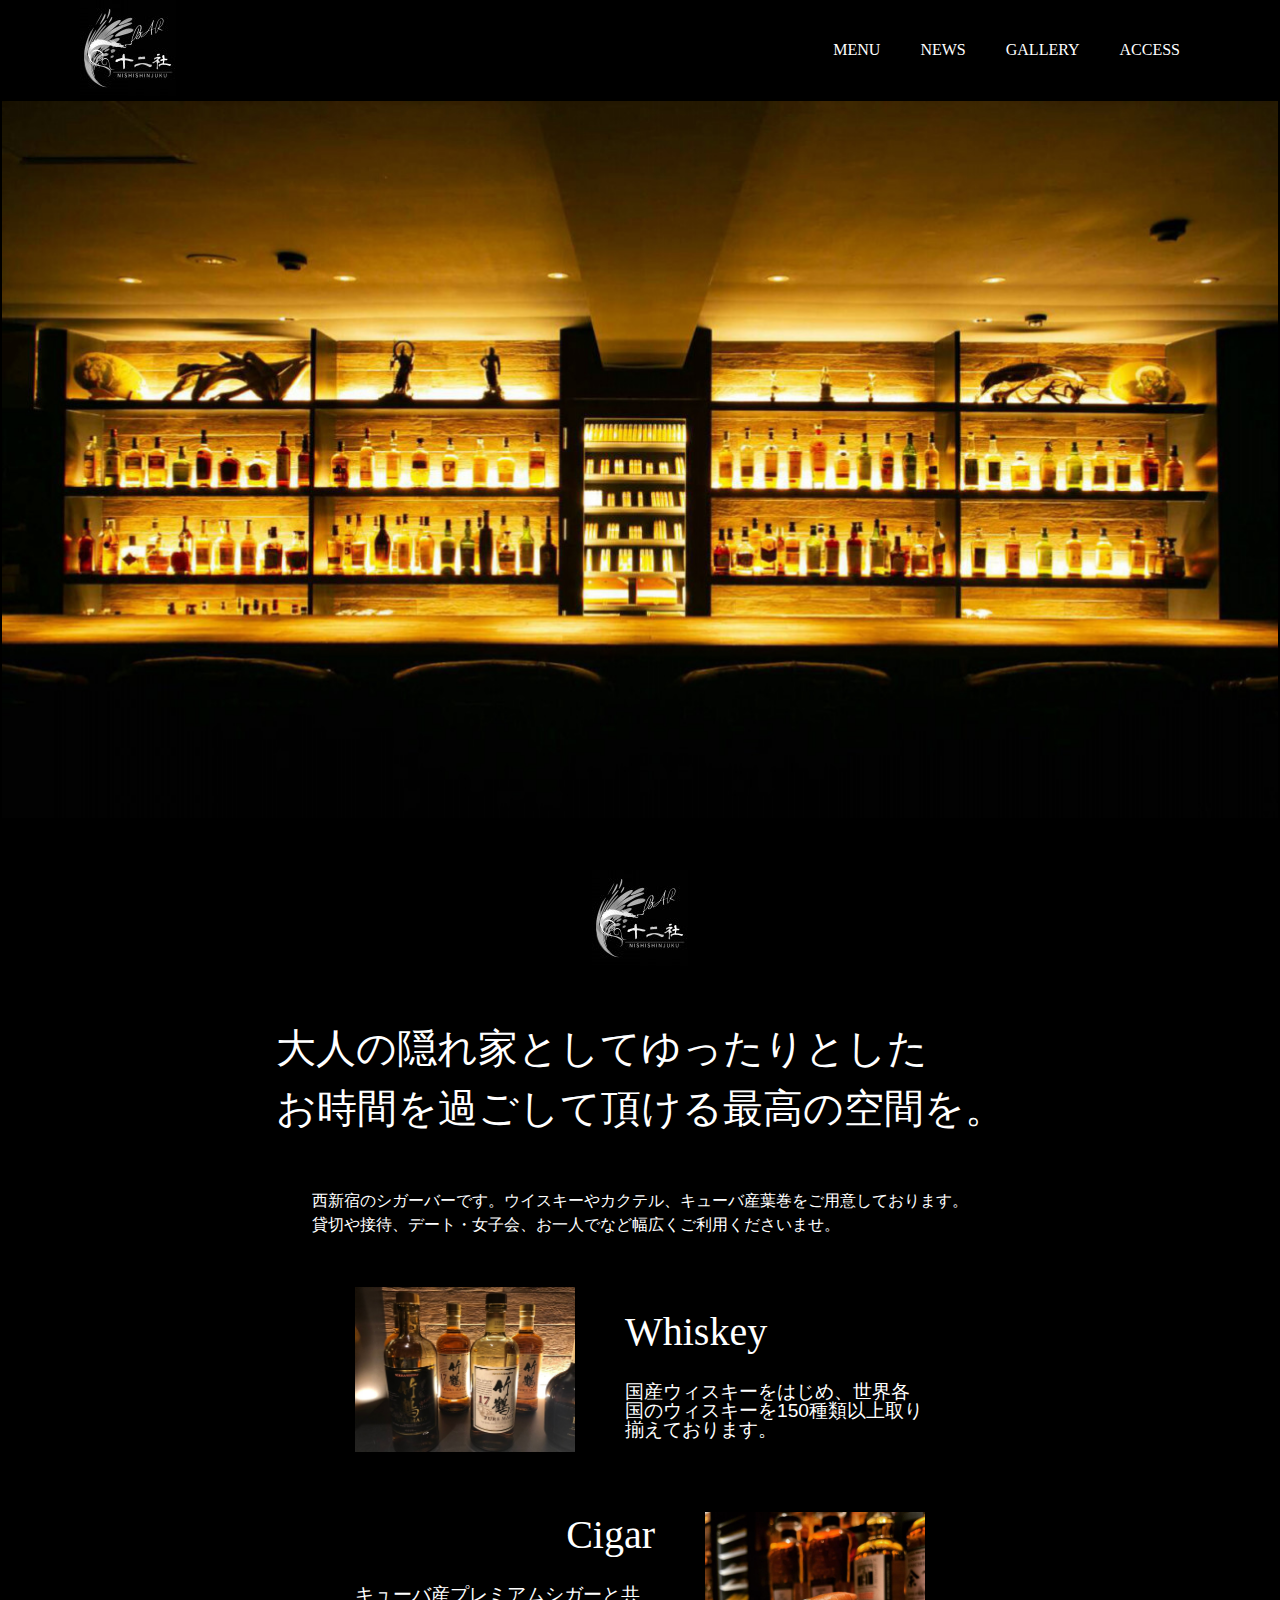
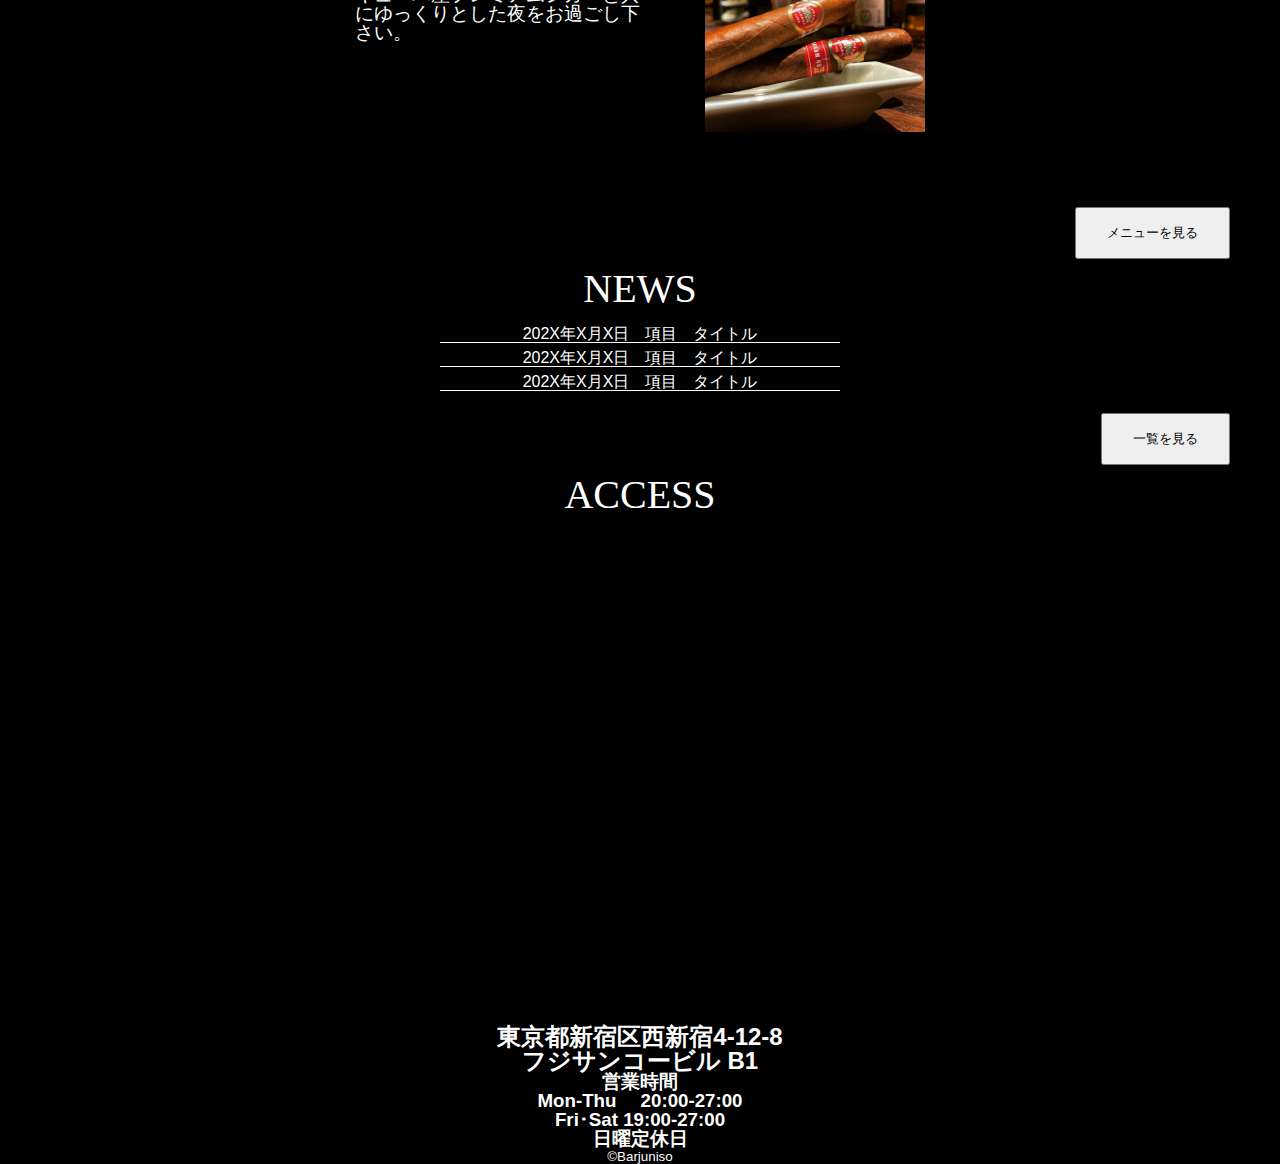
==== index.html @ d3c7b25d "住所追記" ====
<!DOCTYPE html>
<html lang="ja">

<head>
    <meta charset="UTF-8">
    <title>Barjuniso official website</title>
</head>

<head>
    <meta name="description" content="西新宿にあるウィスキー、葉巻が置いてある居心地の良い隠れ家バー「Bar十二社」のウェブサイトです">
    <meta name="viewport" content="width=device-width">
    <script src="./js/toggle-menu.js"></script>
    <link href="./css/index.css" rel="stylesheet">
</head>

<body>
    <header class="header">
        <div class="header-inner">
            <a class="header-logo" href=".index.html">
                <img src="/image/iconjyuniso.jpg" alt="Barjyuniso">
            </a>
            <button class="toggle-menu-button"></button>
            <div class="header-site-menu">
                <nav class="site-menu">
                    <ul>
                        <li><a href="./menu.html">MENU</a></li>
                        <li><a href="./news.html">NEWS</a></li>
                        <li><a href="./gallery.html">GALLERY</a></li>
                        <li><a href="./access.html">ACCESS</a></li>
                    </ul>
                </nav>
            </div>
        </div>
    </header>

    <main class="main">
        <div class="first-view">
            <div class="main-image">
            </div>
            <div class="icon-image">
                <img src="/image/iconjyuniso.jpg" alt="iconjyuniso">
            </div>


            <h1>大人の隠れ家としてゆったりとした<br>お時間を過ごして頂ける最高の空間を。</h1>

            <p class="first-view-description">
                西新宿のシガーバーです。ウイスキーやカクテル、キューバ産葉巻をご用意しております。<br>貸切や接待、デート・女子会、お一人でなど幅広くご利用くださいませ。
            </p>

        </div>

        <div class="recommended">
            <div class="recommended-image">
                <img src="/image/pic1.jpg" alt="Barjyuniso">
            </div>
            <dl class="recommended-list-right">
                <dt>Whiskey</dt>
                <dd>国産ウィスキーをはじめ、世界各国のウィスキーを150種類以上取り揃えております。</dd>
            </dl>
        </div>

        <div class="recommended">
            <dl class="recommended-list-left">
                <dt>Cigar</dt>
                <dd>キューバ産プレミアムシガーと共にゆっくりとした夜をお過ごし下さい。</dd>
            </dl>
            <div class="recommended-image">
                <img src="/image/pic2.jpeg" alt="Barjyuniso">
            </div>
        </div>
        <div class="common-button">
            <button class="menu-button">メニューを見る</button>
        </div>
        <div class="news-container">
            <h1>NEWS</h1>
            <ul class="line">
                <li>202X年X月X日　項目　タイトル</li>
                <li>202X年X月X日　項目　タイトル</li>
                <li>202X年X月X日　項目　タイトル</li>
            </ul>
        </div>
        <div class="common-button">
            <button class="menu-button">一覧を見る</button>
        </div>
    </main>
    <!--mainここまで-->

    <div class="access">
        <h1>ACCESS</h1>
    </div>
    <div class="google-map">
        <iframe
            src="https://www.google.com/maps/embed?pb=!1m18!1m12!1m3!1d3240.490537308863!2d139.68433421238265!3d35.689544572470325!2m3!1f0!2f0!3f0!3m2!1i1024!2i768!4f13.1!3m3!1m2!1s0x6018f3af3f7288d3%3A0x7a0d247e3b0d3358!2zQkFS5Y2B5LqM56S-!5e0!3m2!1sja!2sjp!4v1725192930306!5m2!1sja!2sjp"
            width="1200" height="500" style="border:0;" allowfullscreen="" loading="lazy"
            referrerpolicy="no-referrer-when-downgrade"></iframe>
    </div>
    <div class="address">
        <h2>東京都新宿区西新宿4-12-8<br>フジサンコービル B1</h2>
        <h3>営業時間<br>Mon-Thu　 20:00-27:00<br>Fri･Sat 19:00-27:00<br>日曜定休日</h3>
    </div>

    <footer class="footer">
        <p class="copylight"><small>&copy;Barjuniso</small></p>
    </footer>
</body>
---- css/index.css ----
@charset "utf-8";

*,
::before,
::after {
    padding: 0;
    margin: 0;
    box-sizing: border-box;
}

ul,
ol {
    list-style: none;
}

a {
    color: inherit;
    text-decoration: none;
}

body {
    font-family: sans-serif;
    font-size: 16px;
    color: #ffffff;
    line-height: 1;
    background-color: #000000;
}

img {
    max-width: 100%;
}

.header-inner {
    max-width: 1200px;
    height: 110;
    margin-left: auto;
    margin-right: auto;
    padding-left: 40px;
    padding-right: 40px;
    display: flex;
    justify-content: space-between;
    align-items: center;
}

.toggle-menu-button {
    display: none;
}

.header-logo {
    display: block;
    width: 170px;
}

.site-menu ul {
    display: flex;
}

.site-menu ul li {
    margin-left: 20px;
    margin-right: 20px;
}

.site-menu ul li a {
    font-family: adobe-garamond-pro, serif;
    font-weight: 400;
    font-style: normal;
}

.footer p {
    text-align: center;
}

.copyright {
    font-size: 14px;
    font-weight: bold;
    margin-top: 90px;
}

@media (max-width: 800px) {
    .site-menu ul {
        display: block;
        text-align: center;
    }

    .site-menu li {
        margin-top: 20px;
    }

    .header {
        position: fixed;
        top: 0;
        left: 0;
        right: 0;
        background-color: #000000;
        height: 50px;
        z-index: 10;
    }

    .header-inner {
        padding-left: 20px;
        padding-right: 20px;
        height: 100%;
        position: relative;
    }

    .header-logo {
        width: 100px;
    }

    .header-site-menu {
        position: absolute;
        top: 100%;
        left: 0;
        right: 0;
        color: #ffffff;
        background-color: #817e77;
        padding-top: 30px;
        padding-bottom: 50px;
        display: none;
    }

    .header-site-menu.is-show {
        display: block;
    }


    .toggle-menu-button {
        display: block;
        width: 44px;
        height: 34px;
        background-image: url(/image/icon-menu.png);
        background-size: 50%;
        background-position: center;
        background-repeat: no-repeat;
        background-color: transparent;
        border-radius: 0;
        outline: none;
    }

    .main {}

    .copyright {
        margin-top: 50px;
    }
}

/*
.main {
    height: calc(100vh - 110px);
    background-position: center center;
    background-repeat: no-repeat;
    background-size: cover;
}
*/

.first-view {
    display: flex;
    flex-direction: column;
    justify-content: center;
    align-items: center;
    margin-top: 0px;
}

.first-view-inner {
    max-width: 800px;
    text-align: center;
    padding: 0 20px;
}

.main-image {
    border: 2px solid #000;
    background: url(/image/main.jpg) no-repeat 0 0 / cover;
    width: 100%;
    /*16:9にするため、9÷16×100％＝56.25% */
    padding-top: 56%;
}

/* TODO 画像サイズを変更 */
.icon-image {
    margin-top: 50px;
    margin-bottom: 50px;
}

h1 {

    font-family: "Noto Serif JP", serif;
    font-optical-sizing: auto;
    font-weight: 400;
    font-style: normal;
    font-size: 2.5rem;
    line-height: 1.5;
}

/* 例: フォントサイズの1.5倍 */


.first-view-description {
    margin-top: 50px;
    margin-bottom: 50px;
    line-height: 150%;
}



.recommended {
    display: flex;
    padding-left: 200px;
    padding-right: 200px;
    padding-bottom: 50px;
    justify-content: center;
    align-items: center;
}


.recommended-list-right dt {
    margin-left: 50px;
    font-weight: 400;
    font-family: "Noto Serif JP", serif;
    font-optical-sizing: auto;
    font-size: 2.5rem;
    line-height: 1.5;
}


.recommended-list-right dd {
    font-size: 1.2rem;
    width: 300px;
    margin-left: 50px;
    margin-top: 20px;

}

.recommended-list-left dt {
    text-align: right;
    margin-right: 50px;
    font-weight: 400;
    font-family: "Noto Serif JP", serif;
    font-optical-sizing: auto;
    font-size: 2.5rem;
    line-height: 1.5;
}

.recommended-list-left dd {
    font-size: 1.2rem;
    width: 300px;
    margin-right: 50px;
    margin-top: 20px;
    margin-bottom: 100px;
}

.recommended-image {
    width: 25%;
    height: 40%;
}

.menu-button {
    padding: 15px;
    margin-top: 15px;
    padding-right: 30px;
    padding-left: 30px;
}

.common-button {
    display: flex;
    justify-content: flex-end;
    margin-right: 50px;
}

.news-container {
    text-align: center;
    align-items: center;
    margin: 0 auto;
    width: 400px;
}

.line li {
    border-bottom: 1px solid;
    color: white;
    margin-top: 7px;
    margin-bottom: 7px;
}

.access {
    text-align: center;
}

.google-map {
    display: flex;
    justify-content: center;
}

.address {
    text-align: center;

}
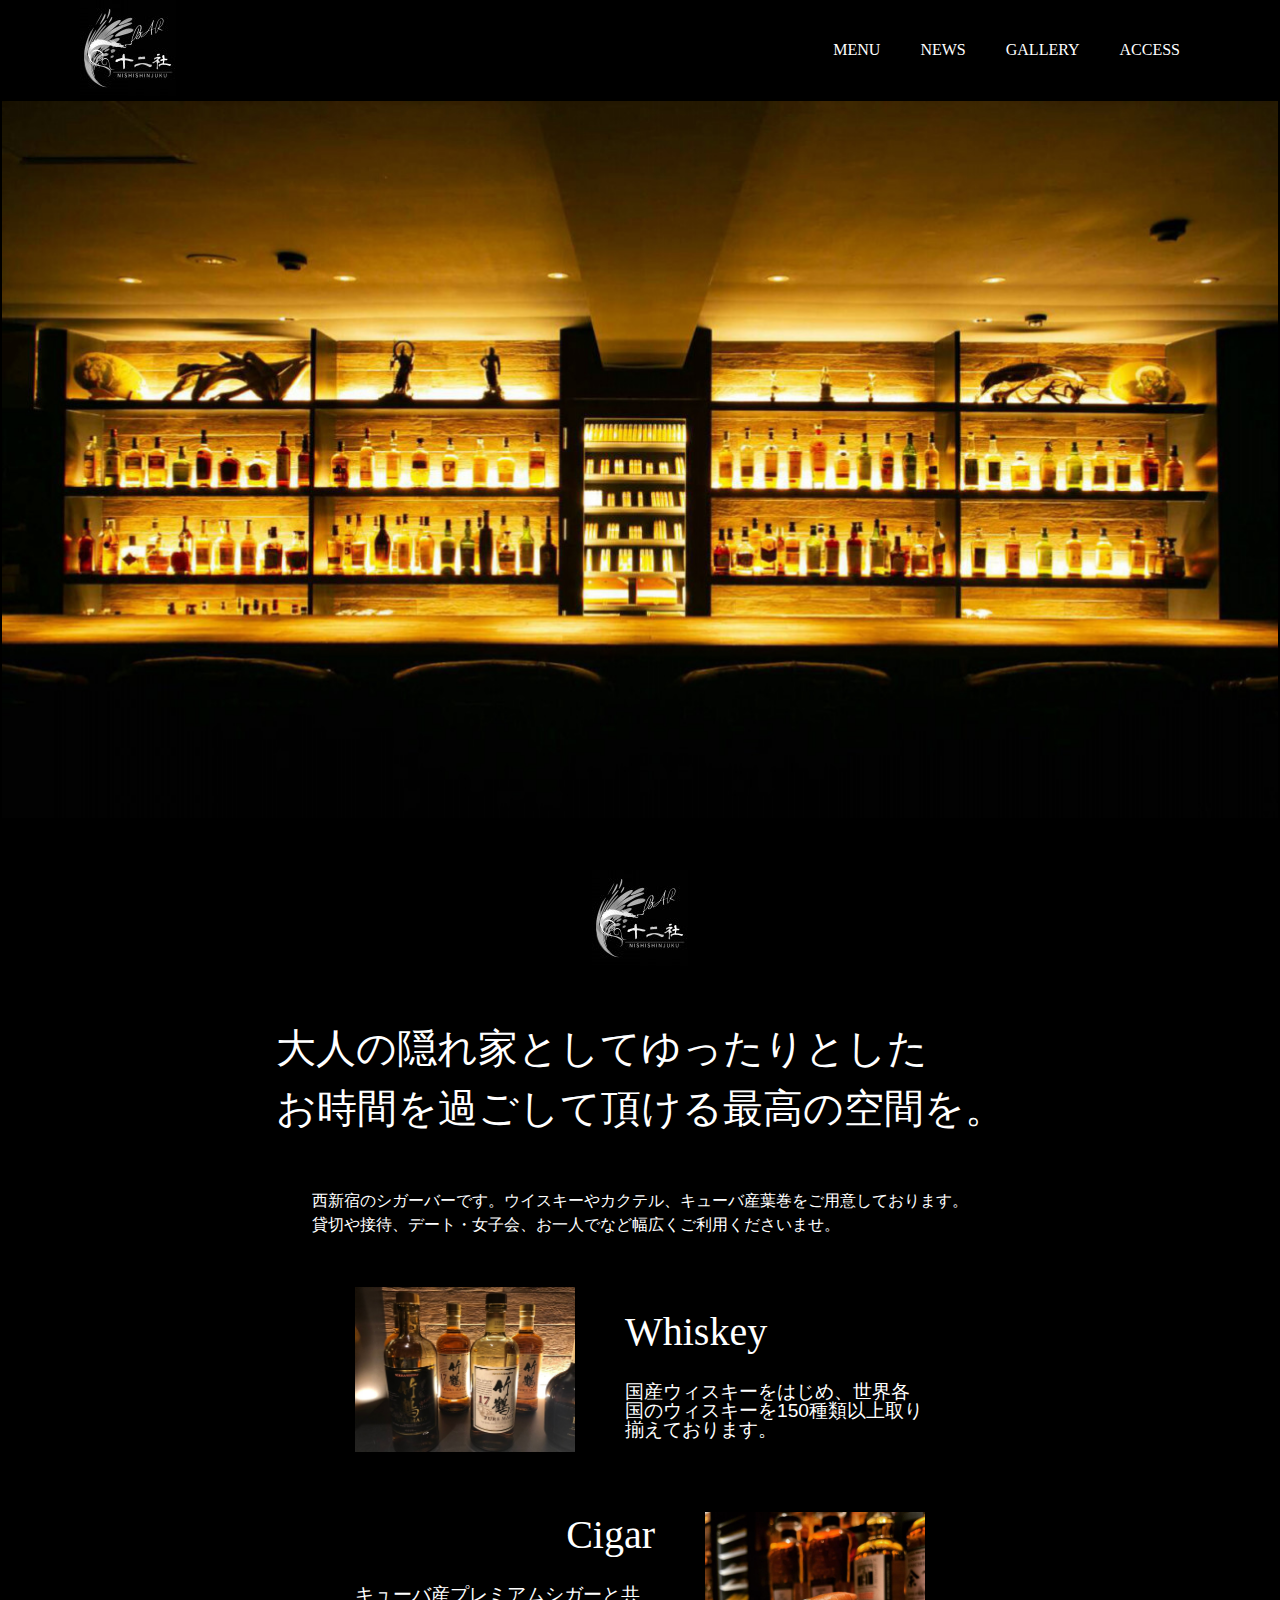
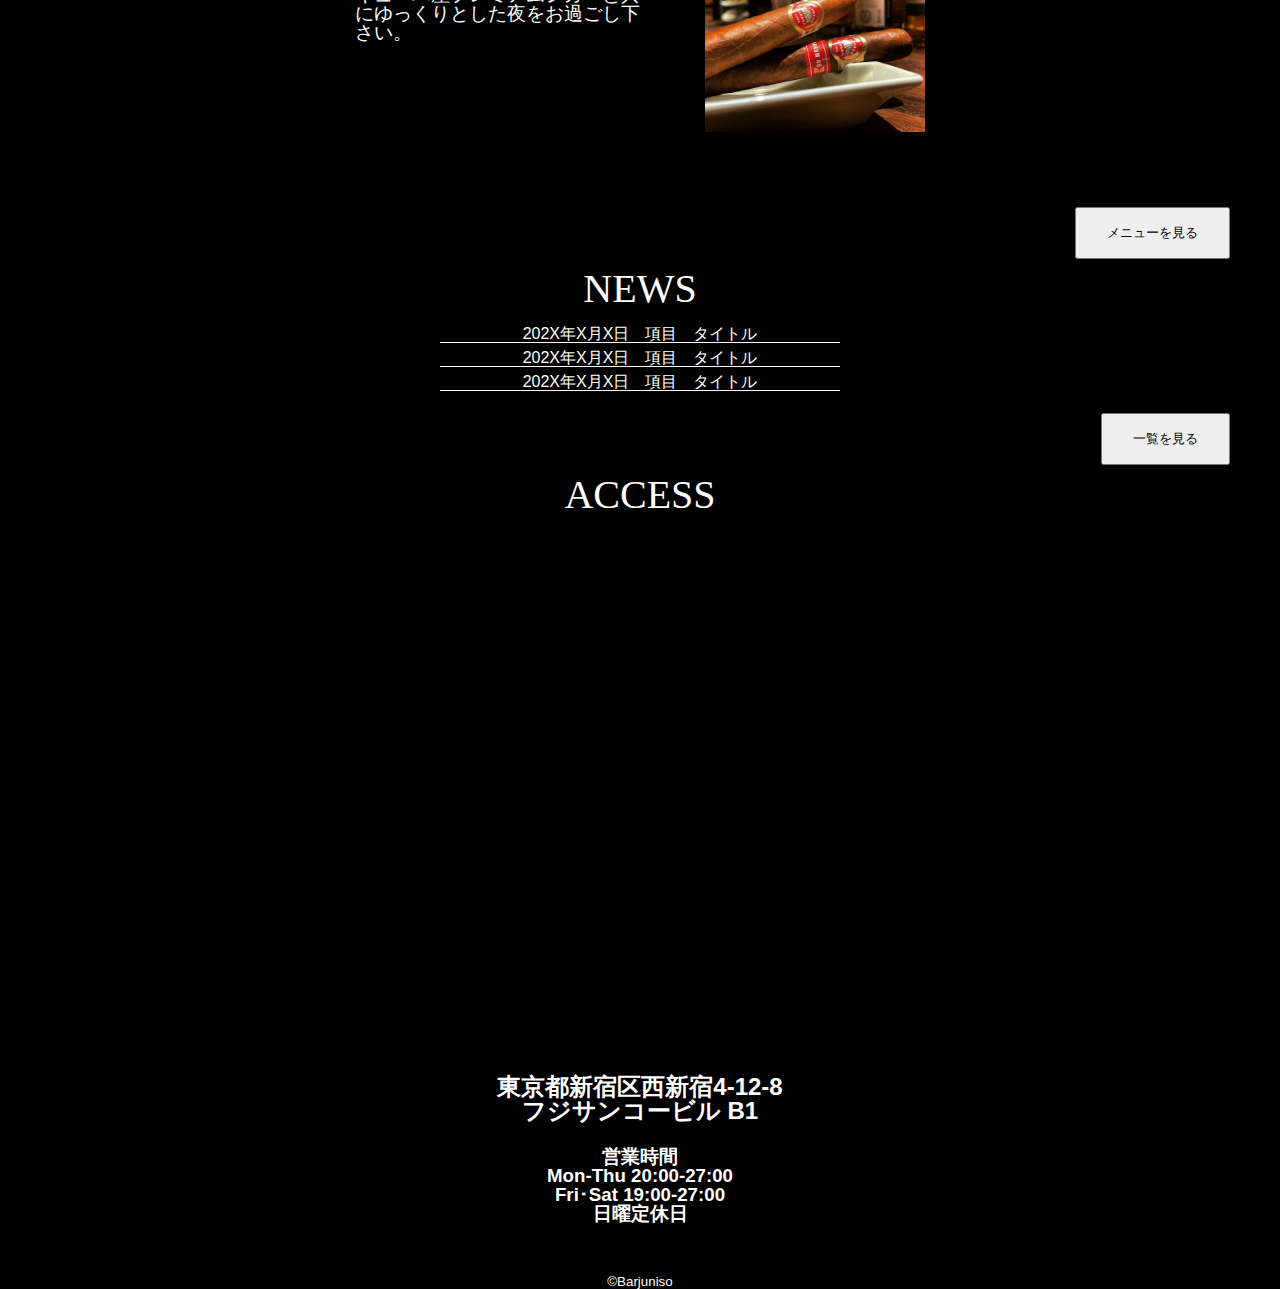
==== commit c94b4e59: "営業時間調整" ====
--- a/index.html
+++ b/index.html
@@ -97,7 +97,9 @@
     </div>
     <div class="address">
         <h2>東京都新宿区西新宿4-12-8<br>フジサンコービル B1</h2>
-        <h3>営業時間<br>Mon-Thu　 20:00-27:00<br>Fri･Sat 19:00-27:00<br>日曜定休日</h3>
+    </div>
+    <div class="opening-hours">
+        <h3>営業時間<br>Mon-Thu 20:00-27:00<br>Fri･Sat 19:00-27:00<br>日曜定休日</h3>
     </div>
 
     <footer class="footer">
--- a/css/index.css
+++ b/css/index.css
@@ -291,5 +291,12 @@
 
 .address {
     text-align: center;
-
+    margin-top: 50px;
+    margin-bottom: 25px;
+    line-height: 150%;
+}
+
+.opening-hours {
+    text-align: center;
+    margin-bottom: 50px;
 }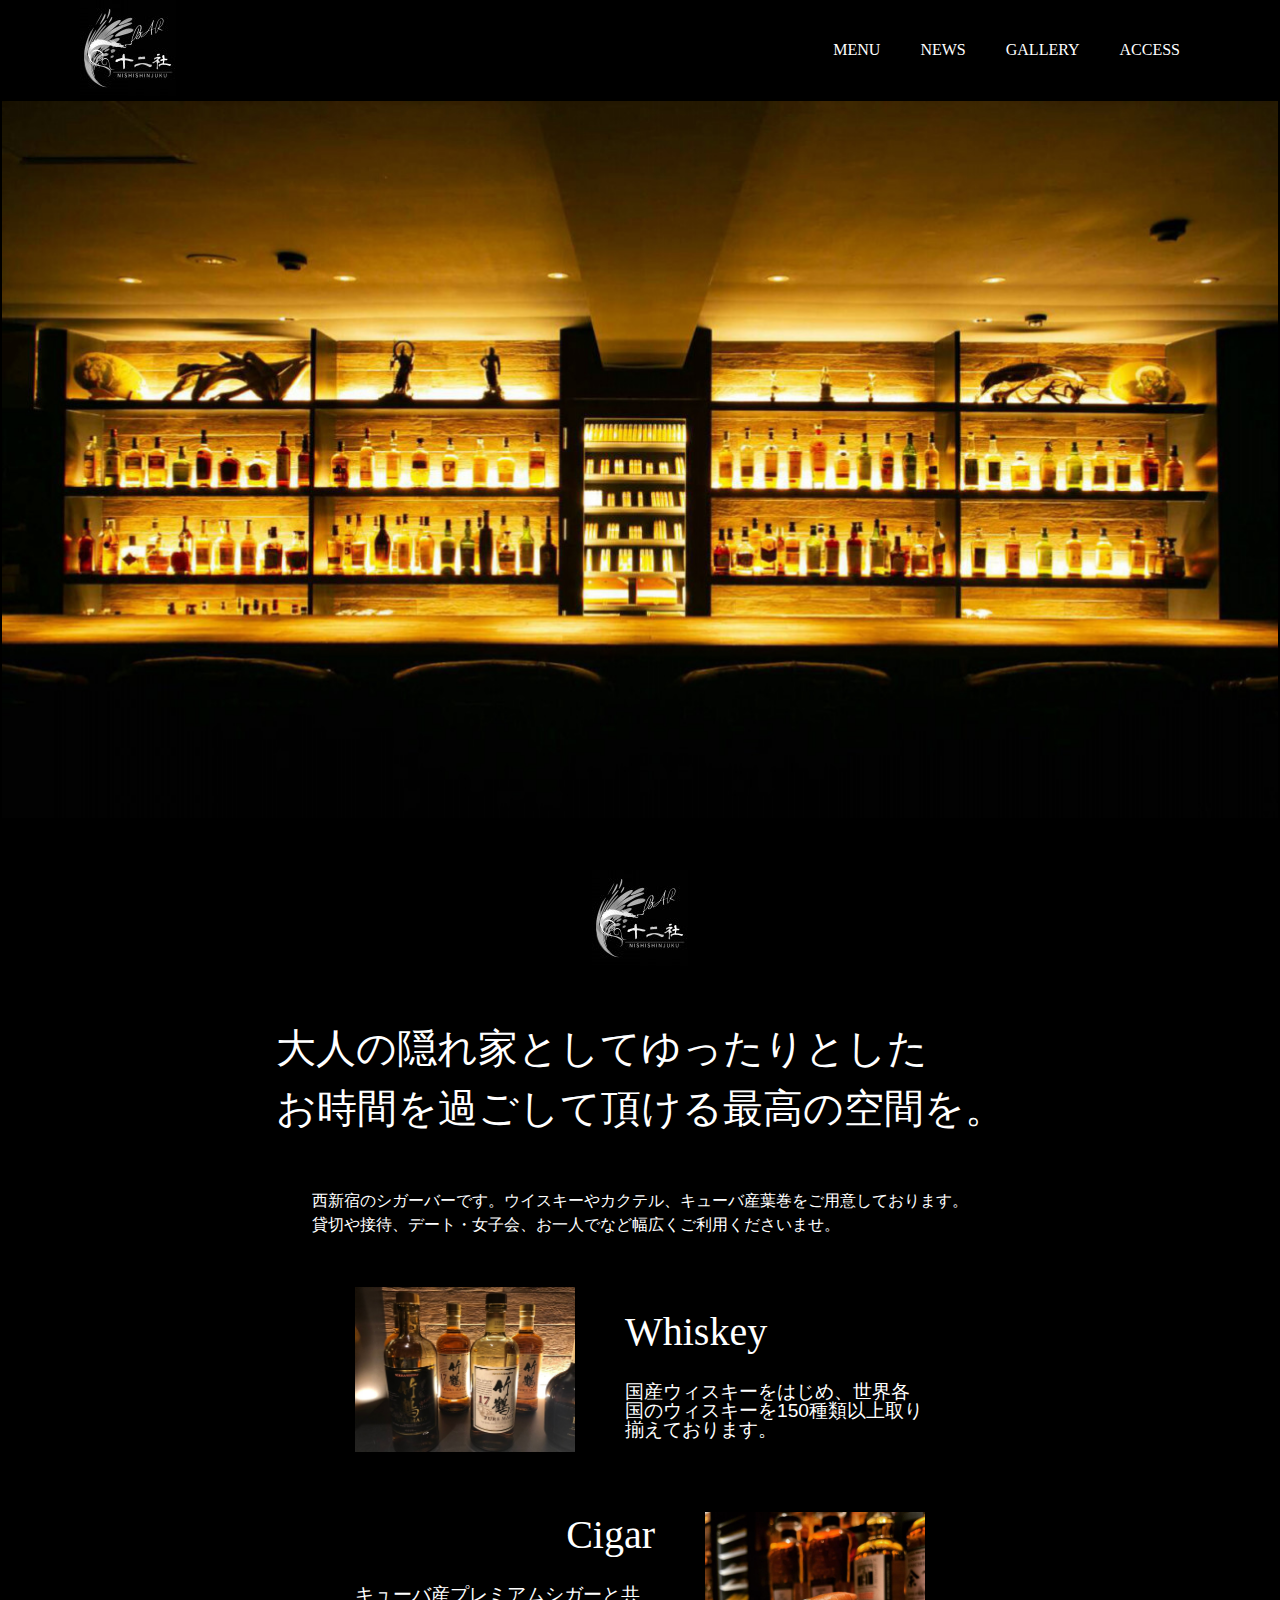
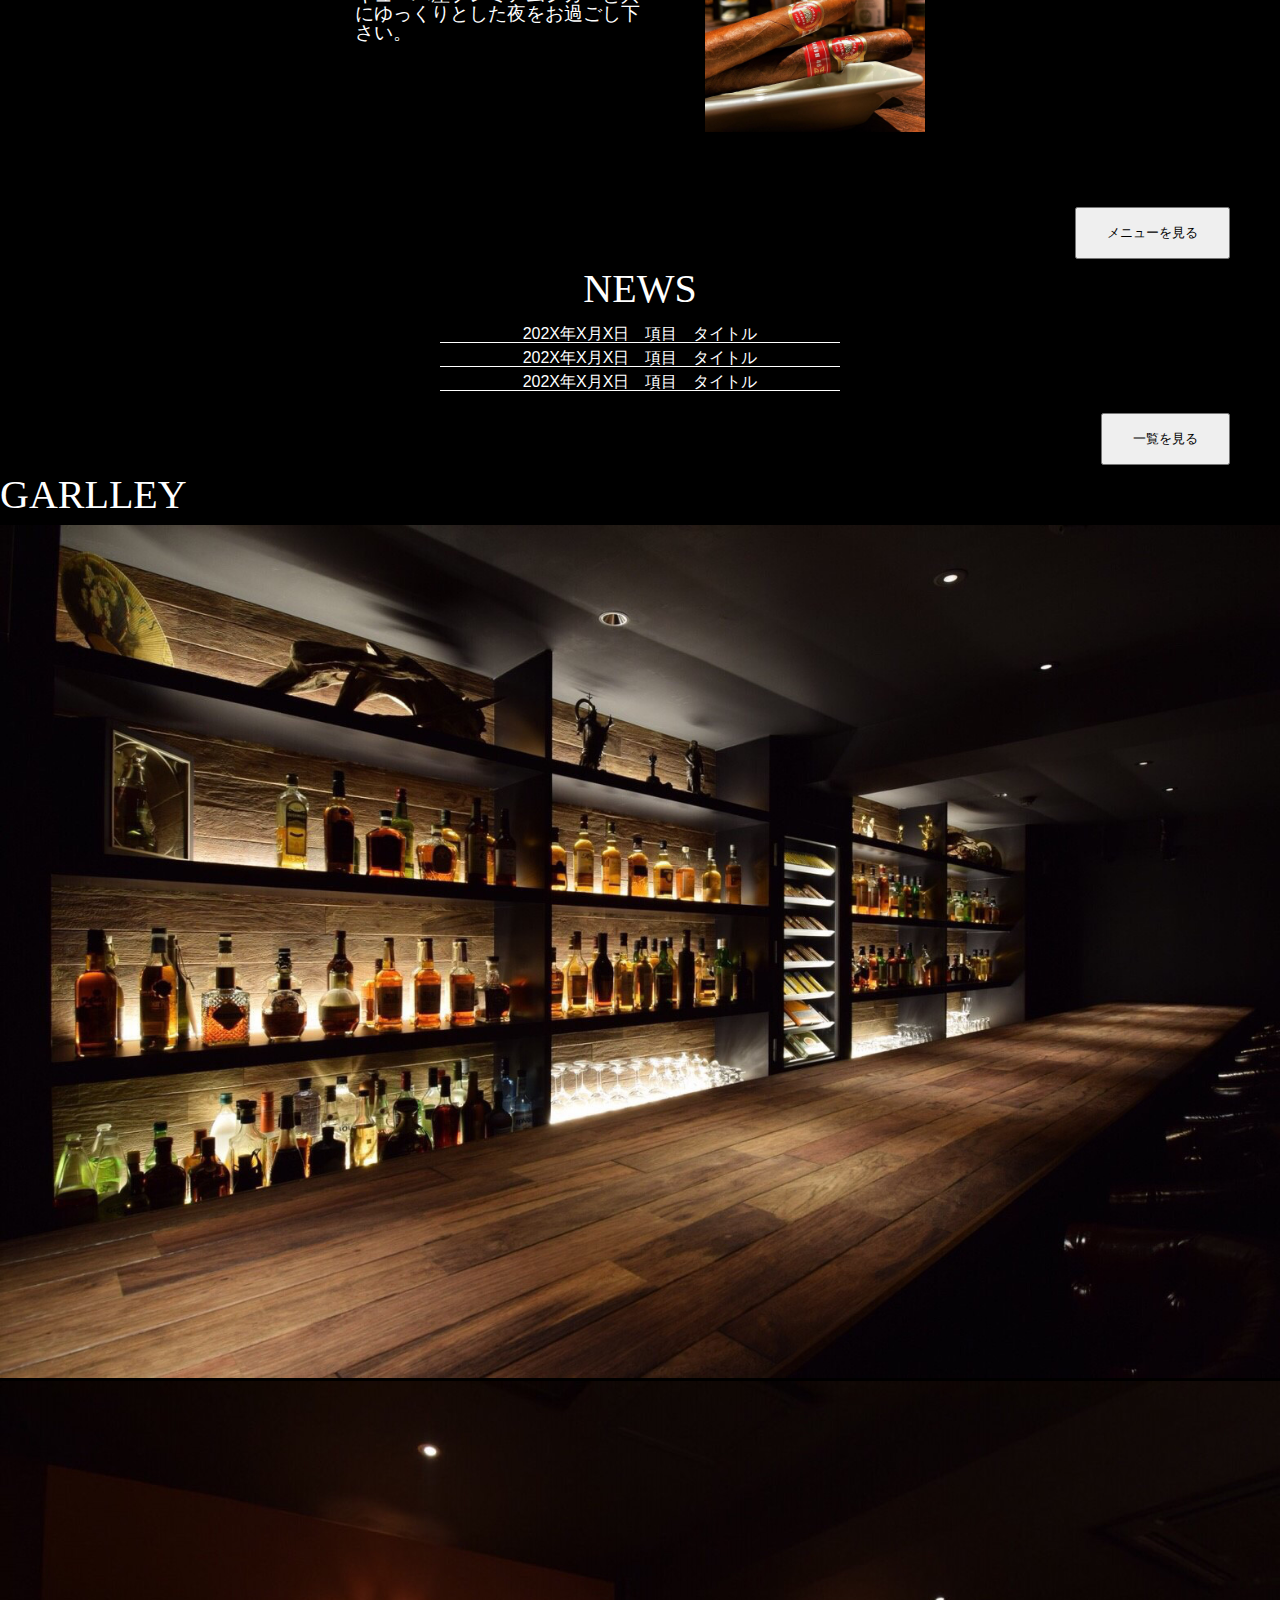
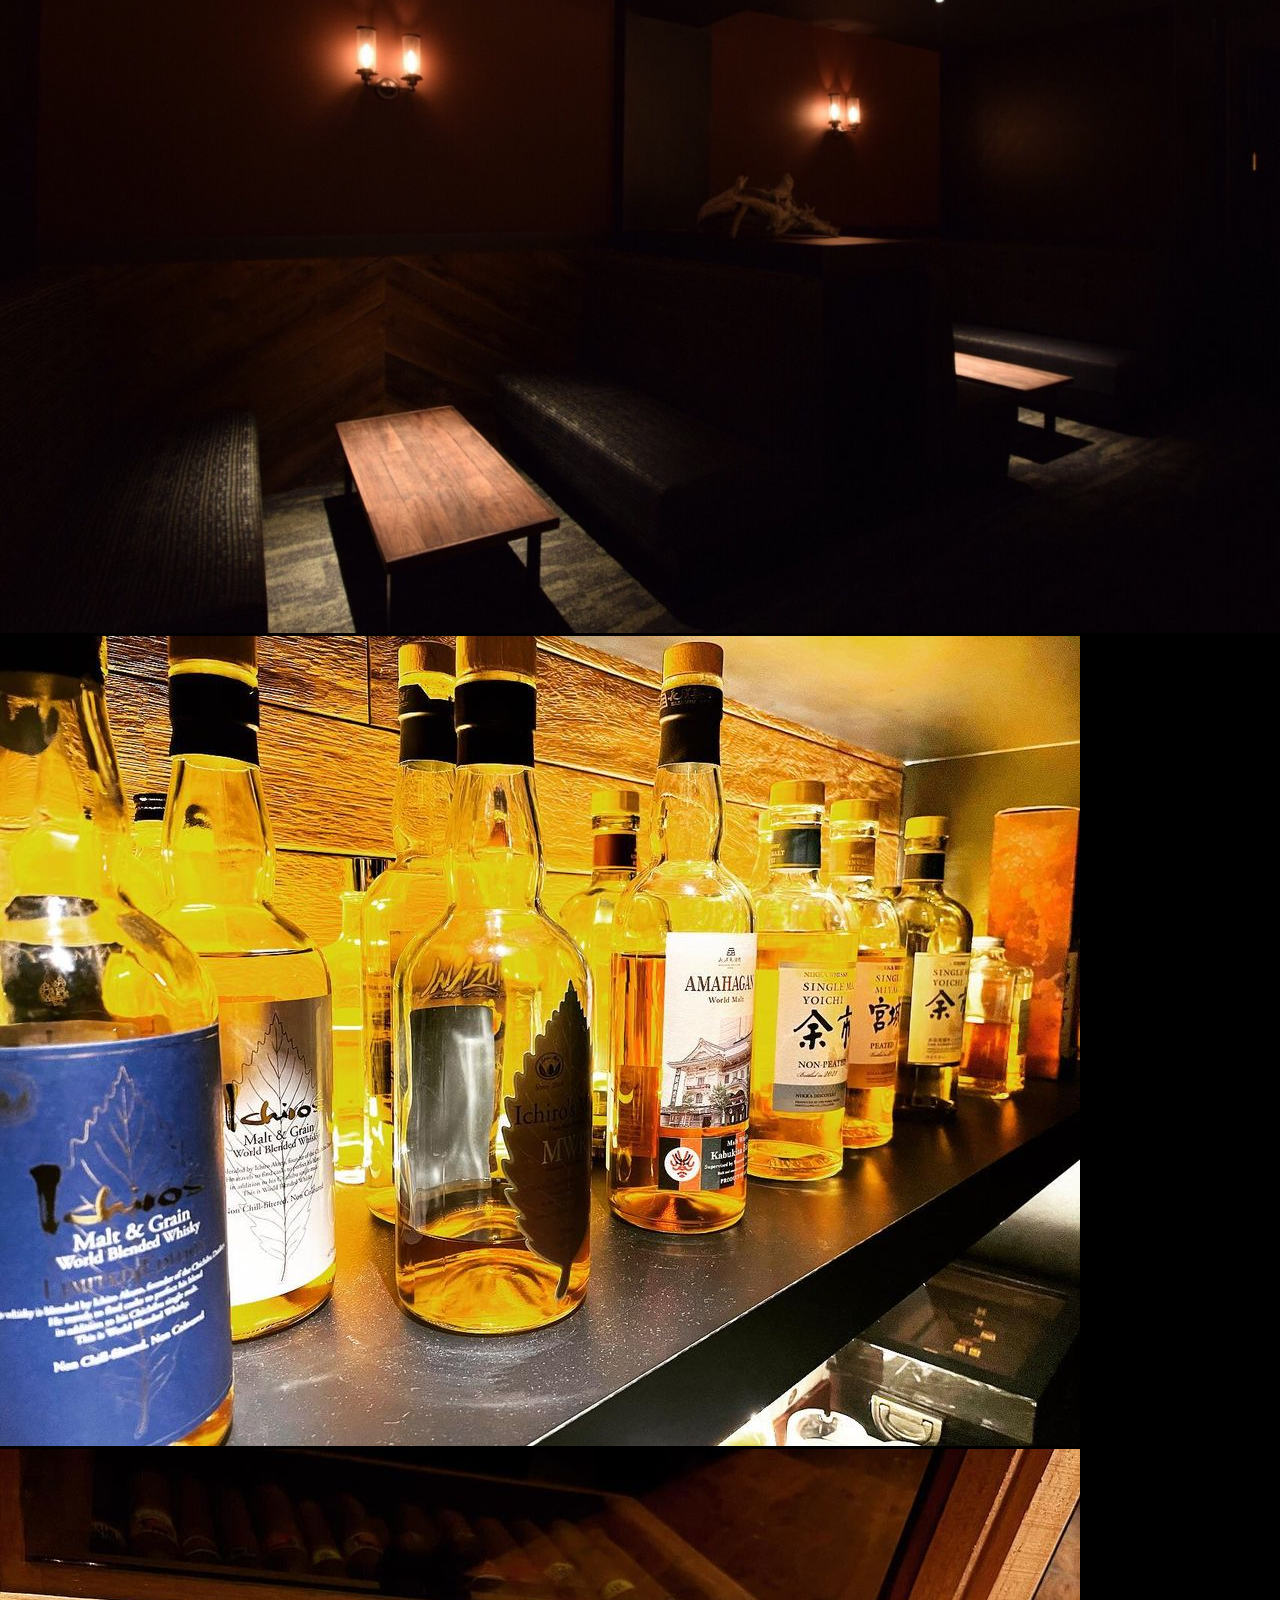
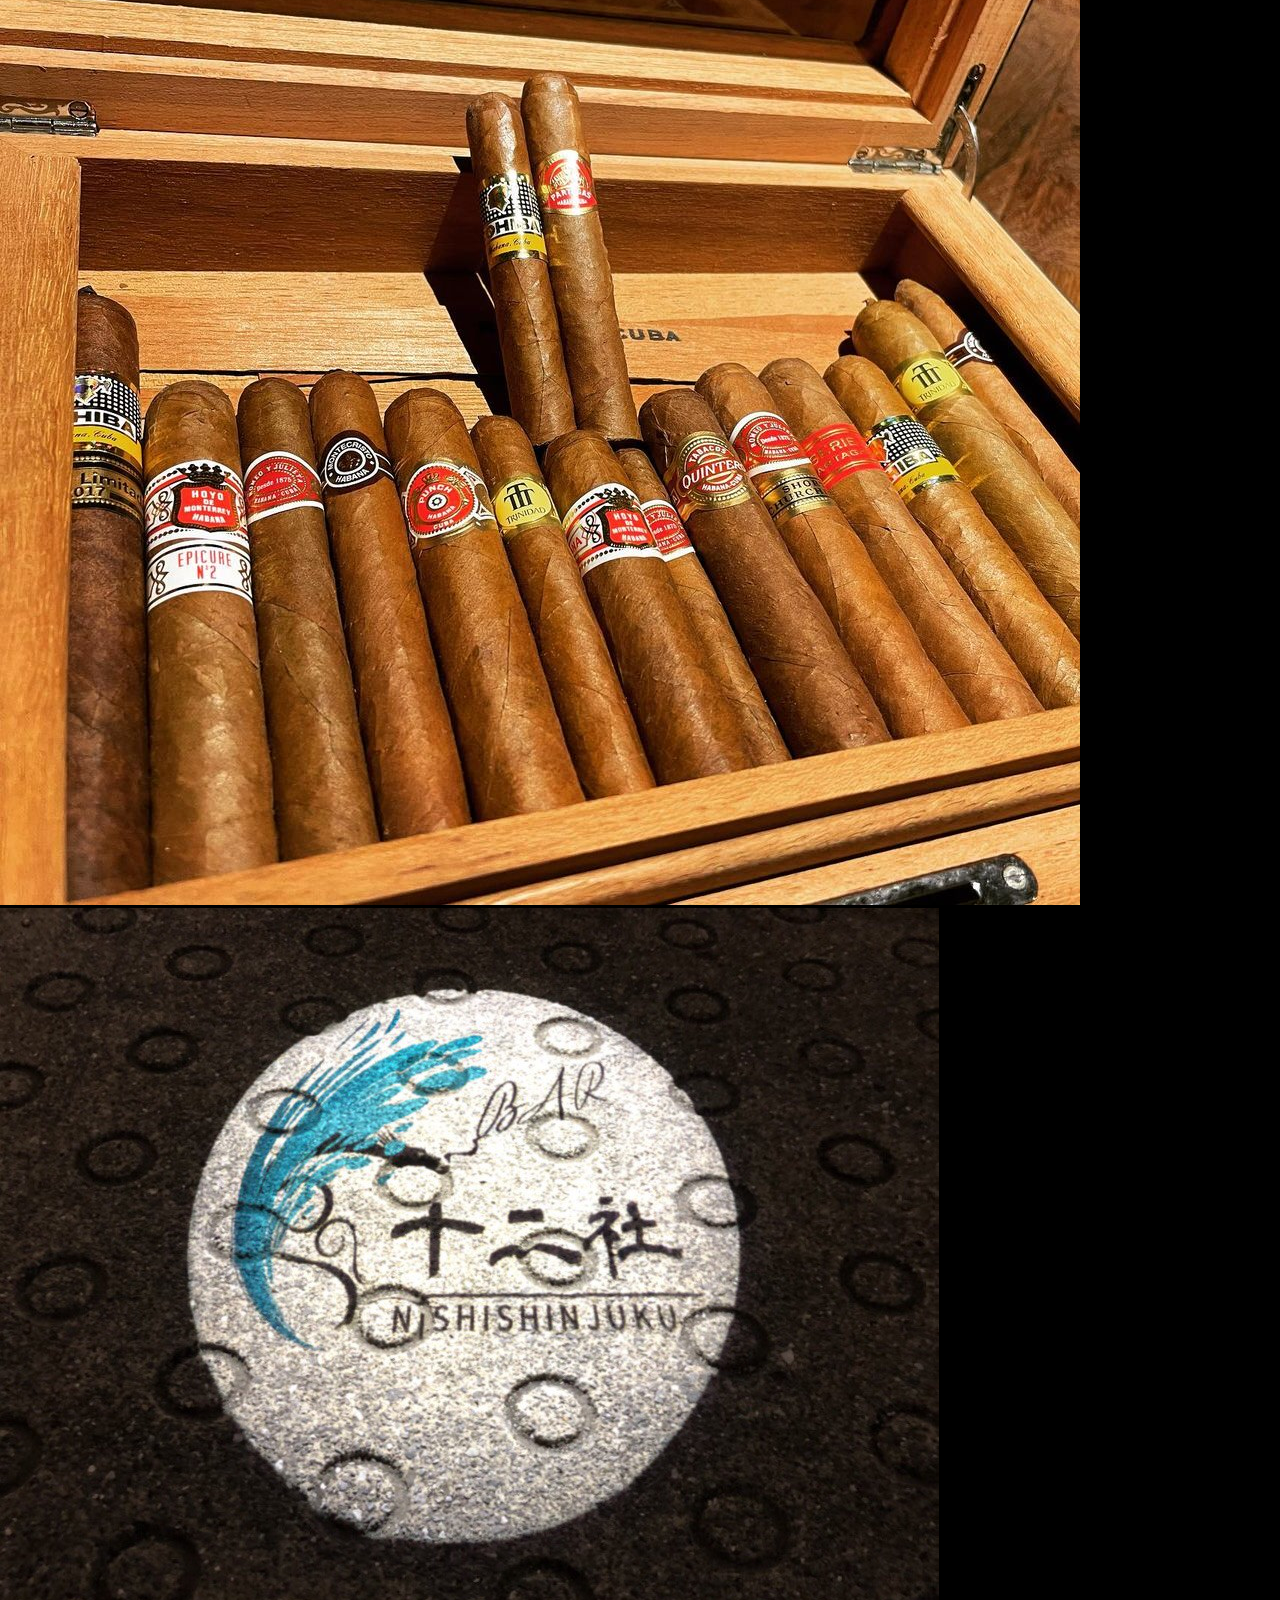
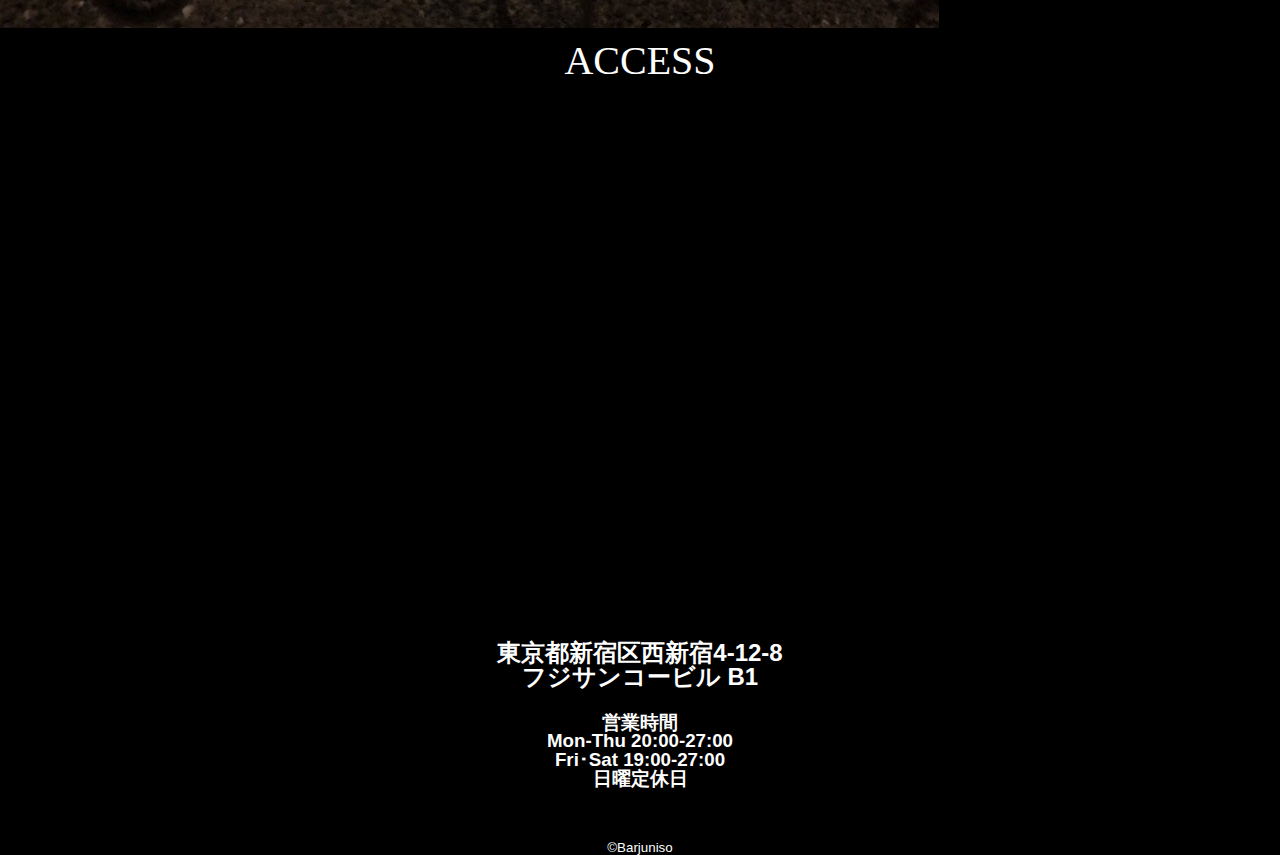
==== commit cbb6014a: "拡張子の修正" ====
--- a/index.html
+++ b/index.html
@@ -66,7 +66,7 @@
                 <dd>キューバ産プレミアムシガーと共にゆっくりとした夜をお過ごし下さい。</dd>
             </dl>
             <div class="recommended-image">
-                <img src="/image/pic2.jpeg" alt="Barjyuniso">
+                <img src="/image/pic2.jpg" alt="Barjyuniso">
             </div>
         </div>
         <div class="common-button">
@@ -85,6 +85,14 @@
         </div>
     </main>
     <!--mainここまで-->
+    <h1>GARLLEY</h1>
+    <img src="/image/pic3.jpg" alt="pic3">
+    <img src="/image/pic4.jpg" alt="pic4">
+    <img src="/image/pic5.jpg" alt="pic5">
+    <img src="/image/pic6.jpg" alt="pic6">
+    <img src="/image/pic7.jpg" alt="pic7">
+
+
 
     <div class="access">
         <h1>ACCESS</h1>
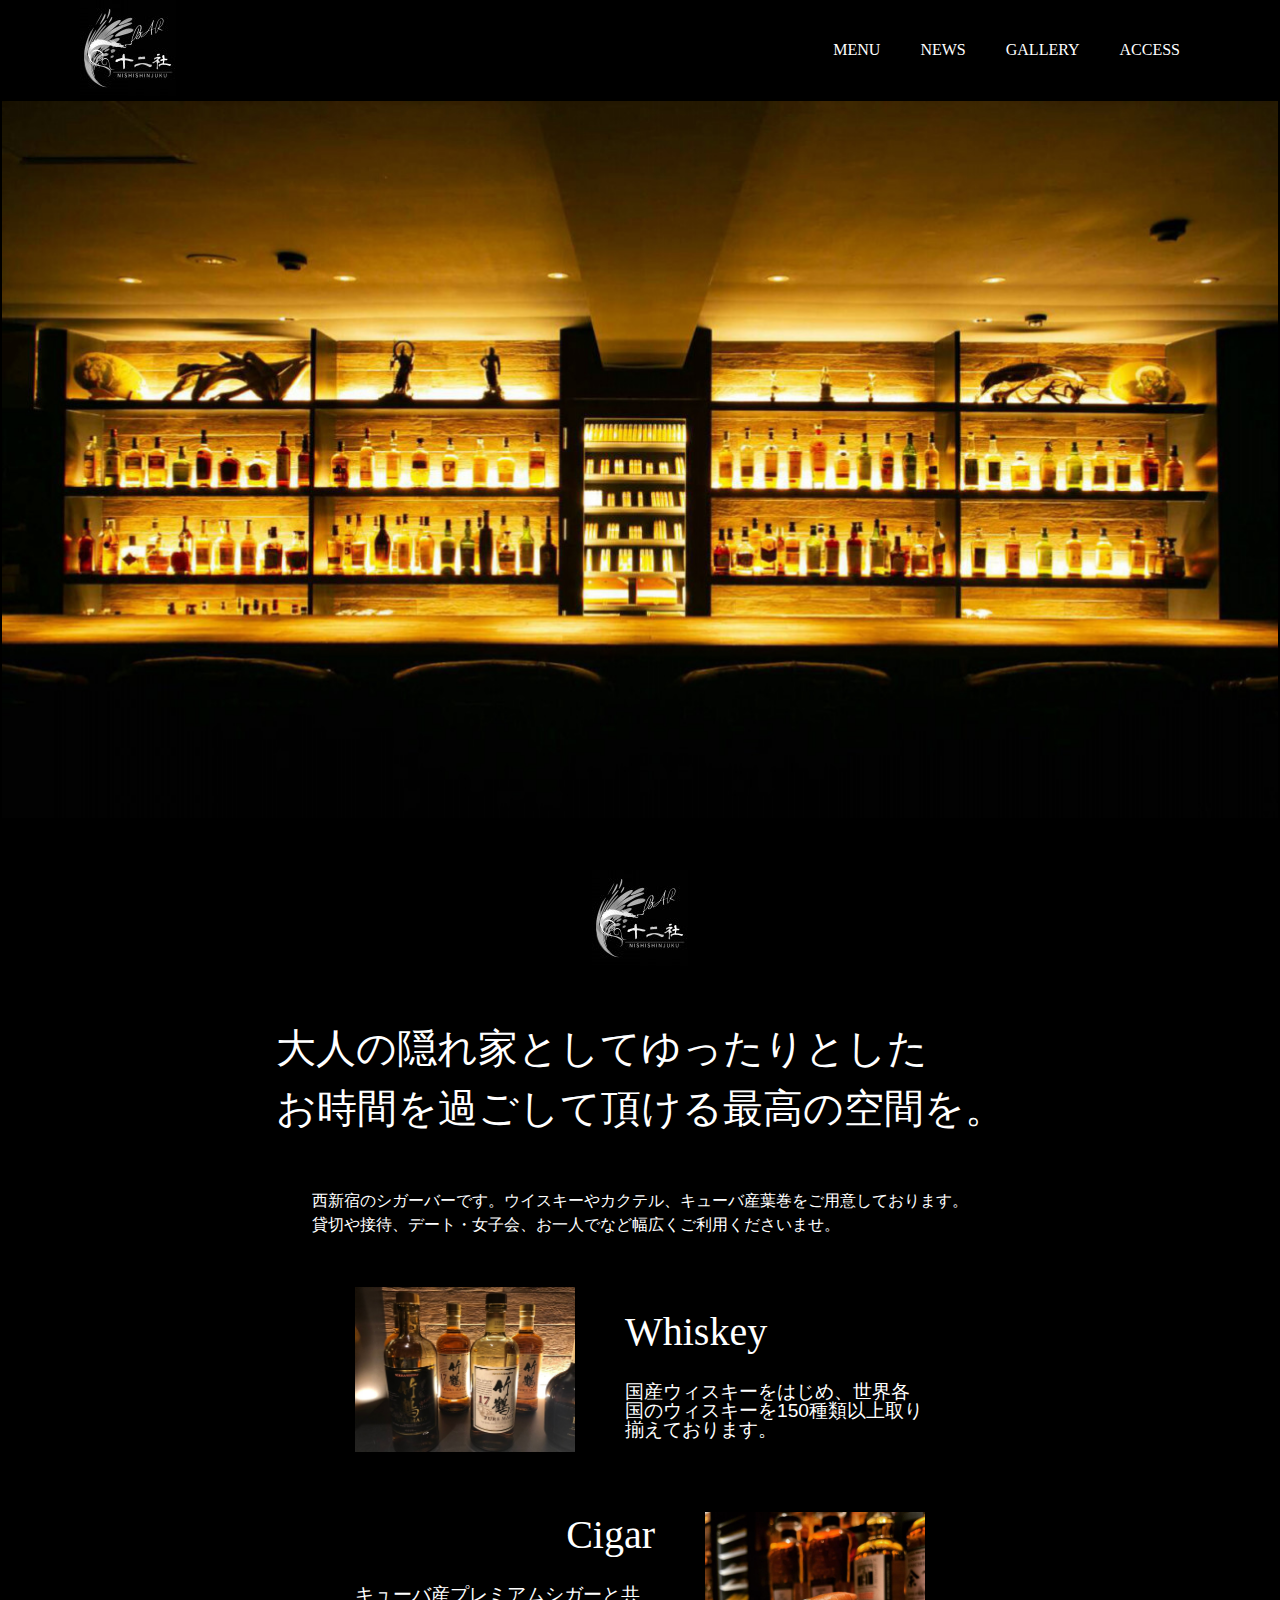
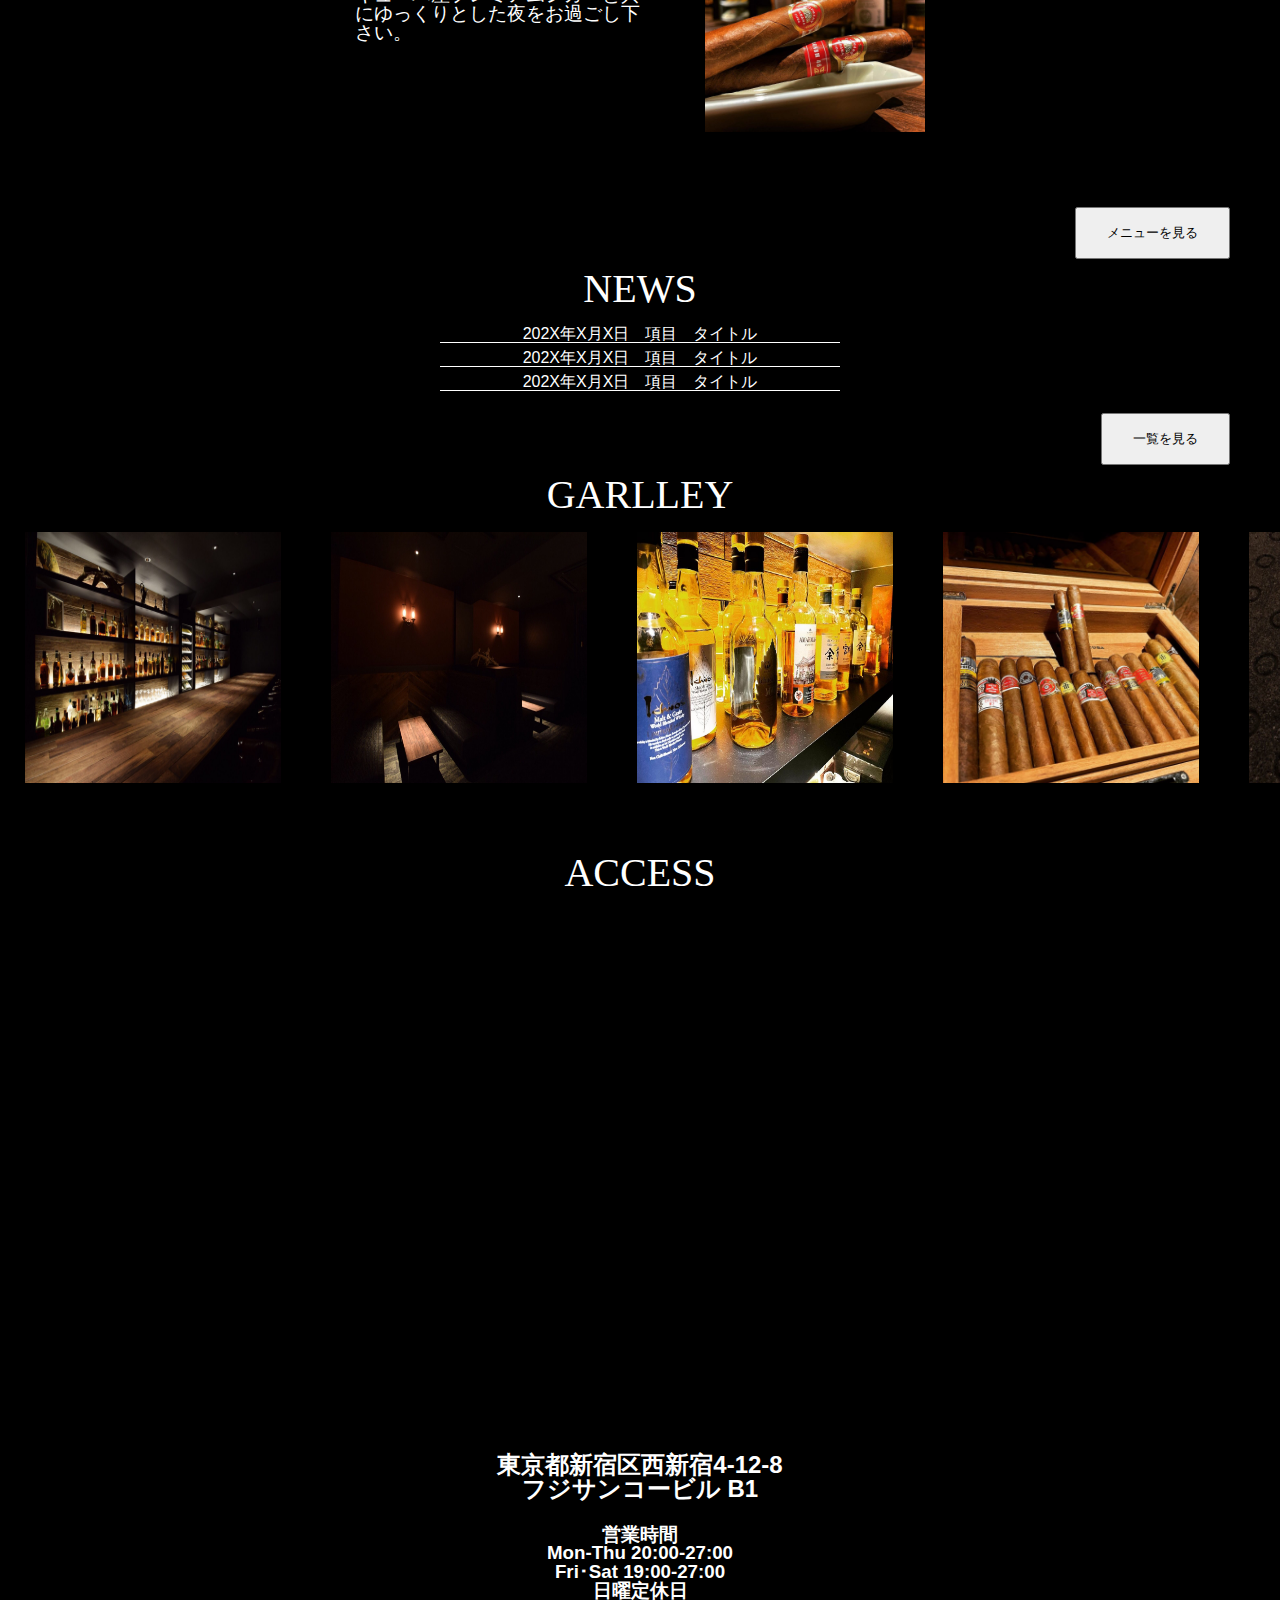
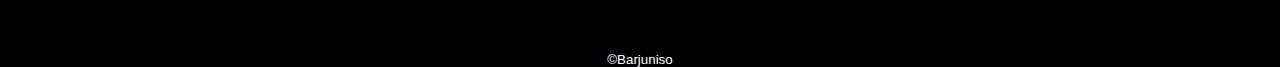
==== commit 98fd1540: "画像の配置と調整" ====
--- a/index.html
+++ b/index.html
@@ -52,7 +52,7 @@
 
         <div class="recommended">
             <div class="recommended-image">
-                <img src="/image/pic1.jpg" alt="Barjyuniso">
+                <img src="/image/pic1.jpg" alt="pic1">
             </div>
             <dl class="recommended-list-right">
                 <dt>Whiskey</dt>
@@ -66,7 +66,7 @@
                 <dd>キューバ産プレミアムシガーと共にゆっくりとした夜をお過ごし下さい。</dd>
             </dl>
             <div class="recommended-image">
-                <img src="/image/pic2.jpg" alt="Barjyuniso">
+                <img src="/image/pic2.jpg" alt="pic2">
             </div>
         </div>
         <div class="common-button">
@@ -85,12 +85,16 @@
         </div>
     </main>
     <!--mainここまで-->
-    <h1>GARLLEY</h1>
-    <img src="/image/pic3.jpg" alt="pic3">
-    <img src="/image/pic4.jpg" alt="pic4">
-    <img src="/image/pic5.jpg" alt="pic5">
-    <img src="/image/pic6.jpg" alt="pic6">
-    <img src="/image/pic7.jpg" alt="pic7">
+    <div class="garlley">
+        <h1>GARLLEY</h1>
+    </div>
+    <div class="garlley-container">
+        <img src="/image/pic3.jpg" alt="pic3">
+        <img src="/image/pic4.jpg" alt="pic4">
+        <img src="/image/pic5.jpg" alt="pic5">
+        <img src="/image/pic6.jpg" alt="pic6">
+        <img src="/image/pic7.jpg" alt="pic7">
+    </div>
 
 
 
--- a/css/index.css
+++ b/css/index.css
@@ -122,7 +122,6 @@
     .header-site-menu.is-show {
         display: block;
     }
-
 
     .toggle-menu-button {
         display: block;
@@ -144,15 +143,6 @@
     }
 }
 
-/*
-.main {
-    height: calc(100vh - 110px);
-    background-position: center center;
-    background-repeat: no-repeat;
-    background-size: cover;
-}
-*/
-
 .first-view {
     display: flex;
     flex-direction: column;
@@ -182,7 +172,6 @@
 }
 
 h1 {
-
     font-family: "Noto Serif JP", serif;
     font-optical-sizing: auto;
     font-weight: 400;
@@ -192,15 +181,11 @@
 }
 
 /* 例: フォントサイズの1.5倍 */
-
-
 .first-view-description {
     margin-top: 50px;
     margin-bottom: 50px;
     line-height: 150%;
 }
-
-
 
 .recommended {
     display: flex;
@@ -210,7 +195,6 @@
     justify-content: center;
     align-items: center;
 }
-
 
 .recommended-list-right dt {
     margin-left: 50px;
@@ -220,7 +204,6 @@
     font-size: 2.5rem;
     line-height: 1.5;
 }
-
 
 .recommended-list-right dd {
     font-size: 1.2rem;
@@ -280,6 +263,23 @@
     margin-bottom: 7px;
 }
 
+.garlley {
+    text-align: center;
+}
+
+.garlley-container {
+    display: flex;
+    width: 20%;
+    height: 35%;
+    margin-top: 7px;
+    margin-bottom: 60px;
+}
+
+.garlley-container img {
+    margin-right: 25px;
+    margin-left: 25px;
+}
+
 .access {
     text-align: center;
 }
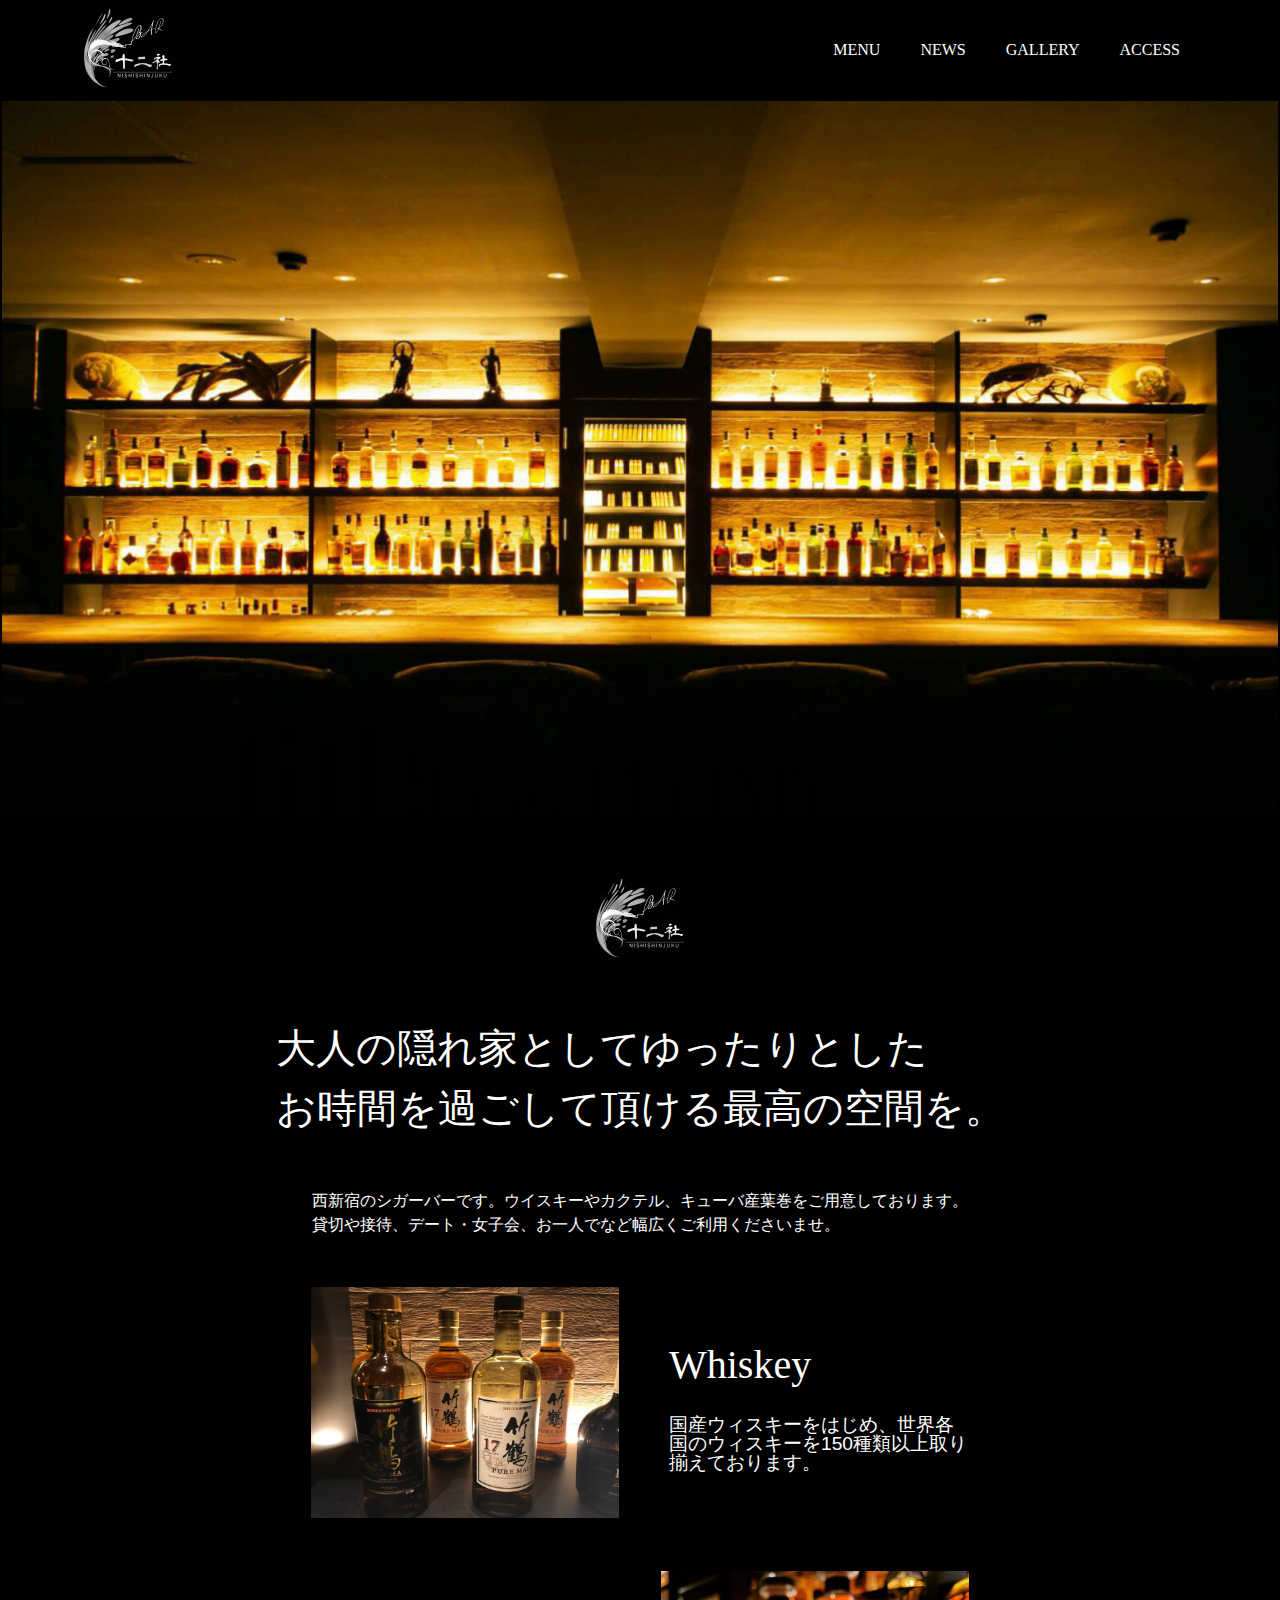
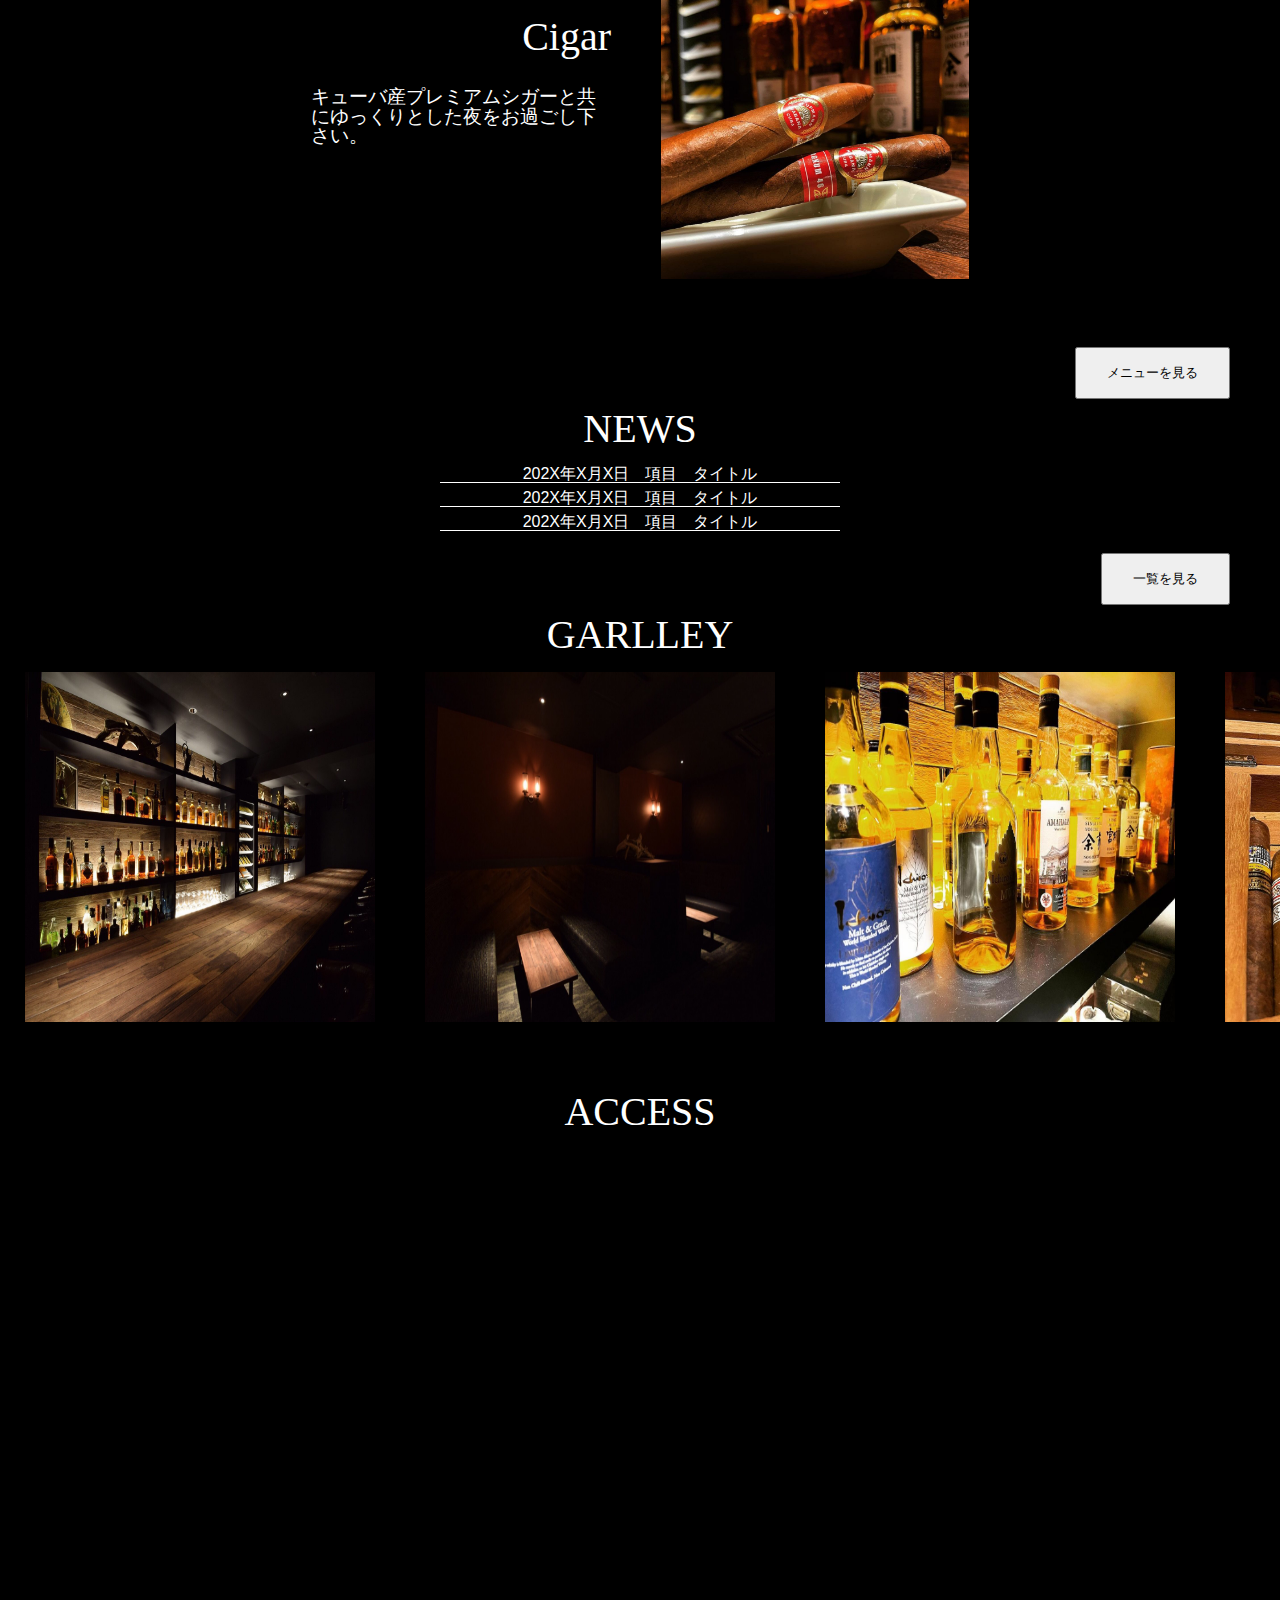
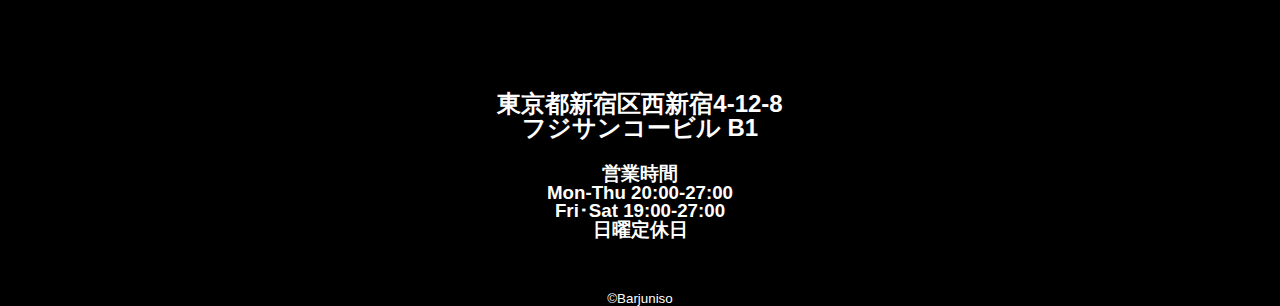
==== commit e0721785: "MENU作成とINDEX画像表示名修正" ====
--- a/index.html
+++ b/index.html
@@ -17,7 +17,7 @@
     <header class="header">
         <div class="header-inner">
             <a class="header-logo" href=".index.html">
-                <img src="/image/iconjyuniso.jpg" alt="Barjyuniso">
+                <img src="./image/iconjyuniso.jpg" alt="Barjyuniso">
             </a>
             <button class="toggle-menu-button"></button>
             <div class="header-site-menu">
@@ -38,7 +38,7 @@
             <div class="main-image">
             </div>
             <div class="icon-image">
-                <img src="/image/iconjyuniso.jpg" alt="iconjyuniso">
+                <img src="./image/iconjyuniso.jpg" alt="iconjyuniso">
             </div>
 
 
@@ -52,7 +52,7 @@
 
         <div class="recommended">
             <div class="recommended-image">
-                <img src="/image/pic1.jpg" alt="pic1">
+                <img src="./image/pic1.jpg" alt="pic1">
             </div>
             <dl class="recommended-list-right">
                 <dt>Whiskey</dt>
@@ -89,11 +89,11 @@
         <h1>GARLLEY</h1>
     </div>
     <div class="garlley-container">
-        <img src="/image/pic3.jpg" alt="pic3">
-        <img src="/image/pic4.jpg" alt="pic4">
-        <img src="/image/pic5.jpg" alt="pic5">
-        <img src="/image/pic6.jpg" alt="pic6">
-        <img src="/image/pic7.jpg" alt="pic7">
+        <img src="./image/pic3.jpg" alt="pic3">
+        <img src="./image/pic4.jpg" alt="pic4">
+        <img src="./image/pic5.jpg" alt="pic5">
+        <img src="./image/pic6.jpg" alt="pic6">
+        <img src="./image/pic7.jpg" alt="pic7">
     </div>
 
 
--- a/css/index.css
+++ b/css/index.css
@@ -232,8 +232,8 @@
 }
 
 .recommended-image {
-    width: 25%;
-    height: 40%;
+    width: 35%;
+    height: 50%;
 }
 
 .menu-button {
@@ -269,15 +269,17 @@
 
 .garlley-container {
     display: flex;
-    width: 20%;
-    height: 35%;
     margin-top: 7px;
     margin-bottom: 60px;
+    overflow-x: scroll;
 }
 
 .garlley-container img {
+    width: 350px;
+    height: 350px;
     margin-right: 25px;
     margin-left: 25px;
+    flex-shrink: 0;
 }
 
 .access {
